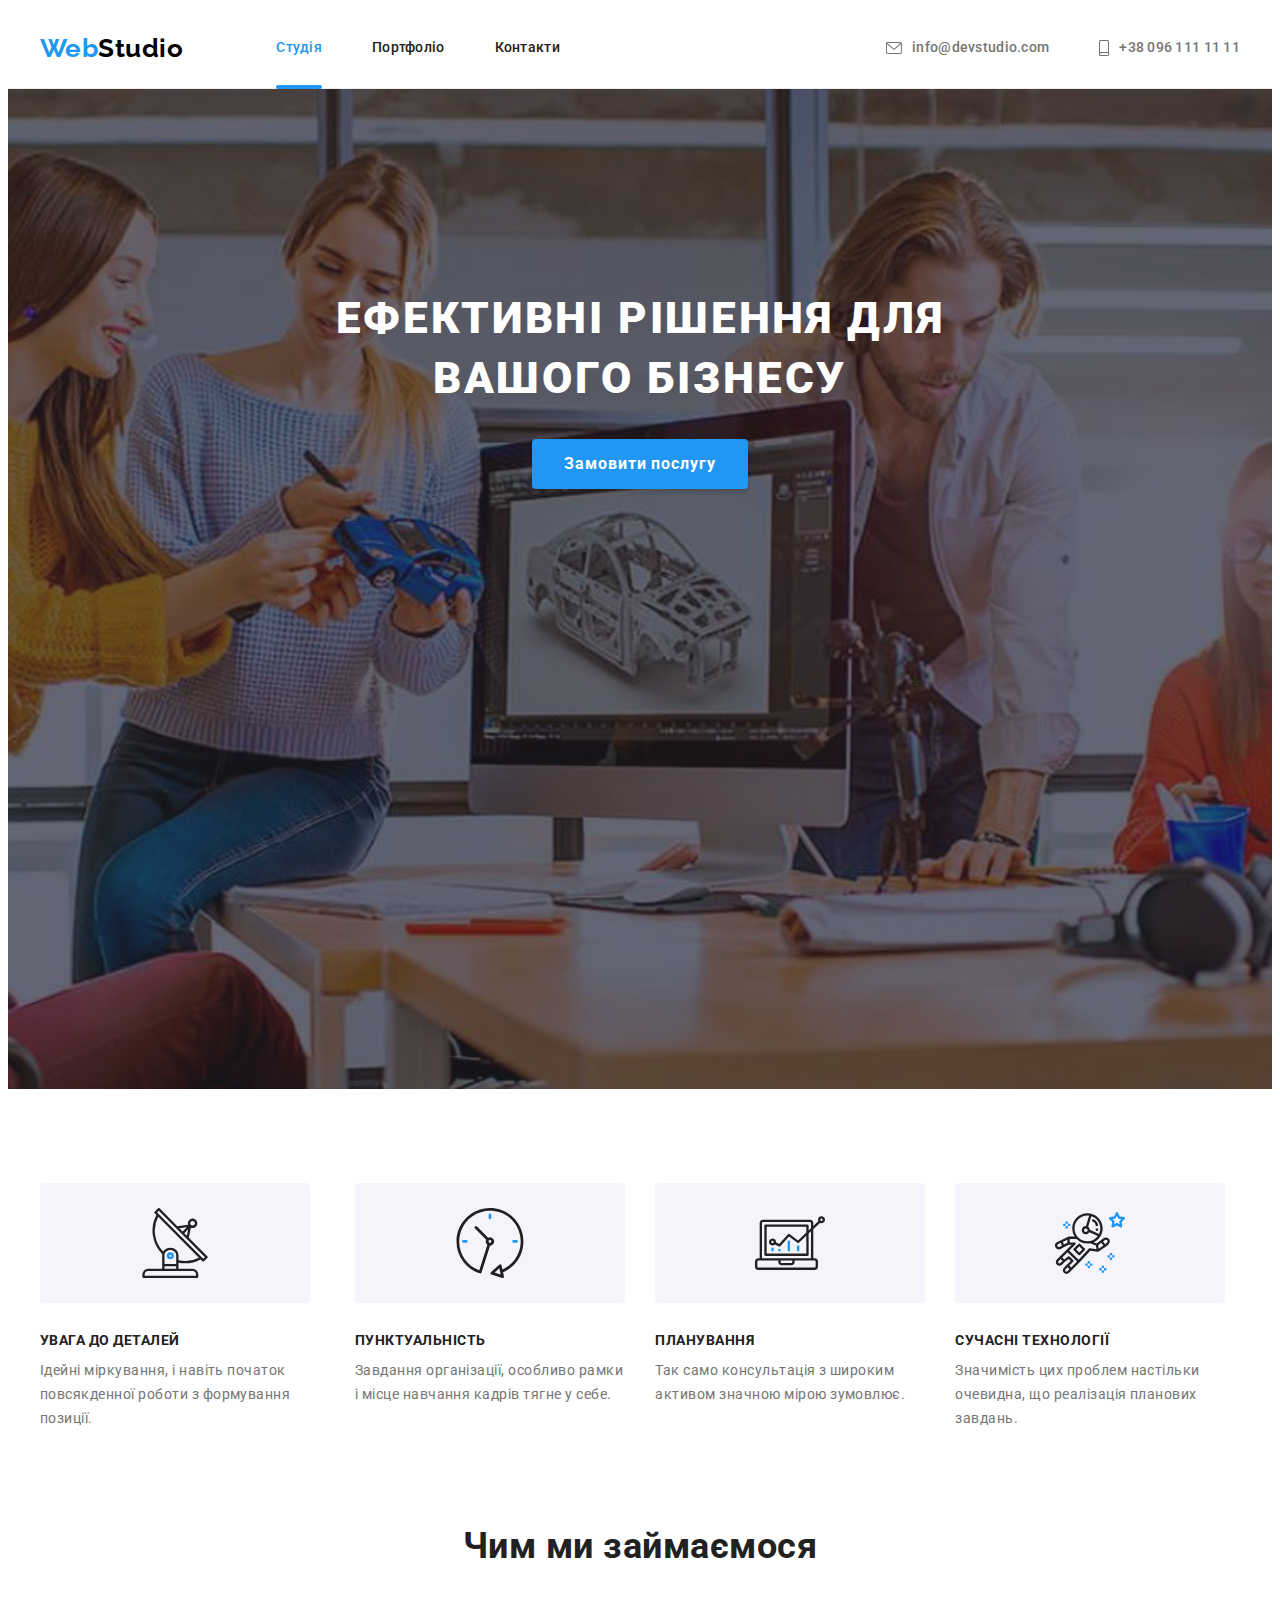
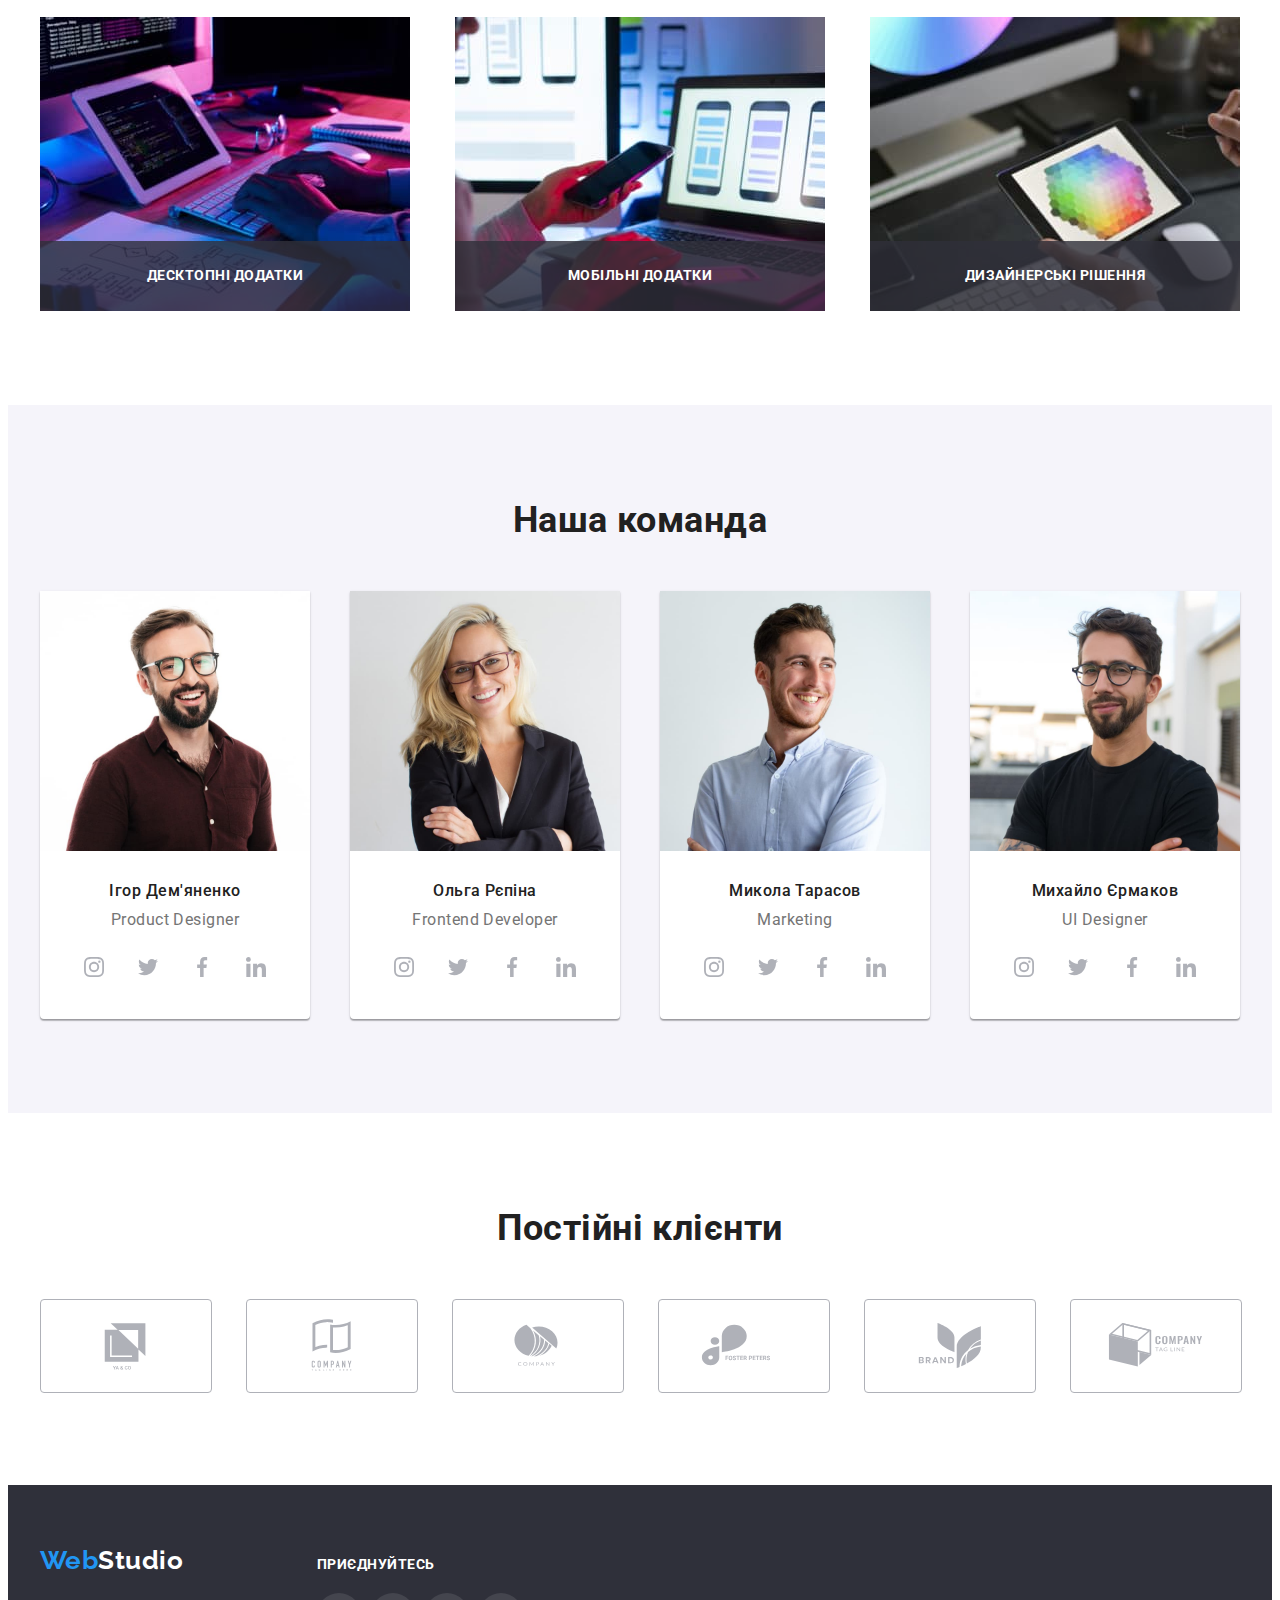
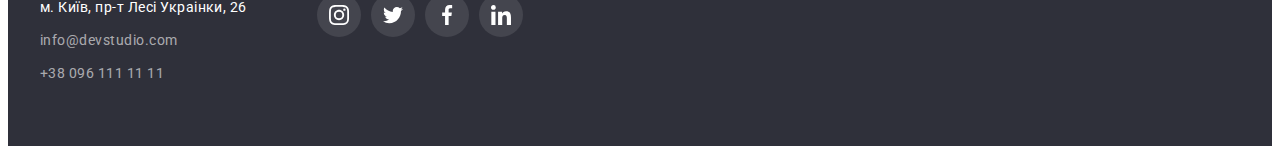
==== index.html @ df41ff39 "Initial commit" ====
<!DOCTYPE html>
<html lang="uk">
<head>
  <meta charset="UTF-8" />
  <meta http-equiv="X-UA-Compatible" content="IE=edge" />
  <meta name="viewport" content="width=device-width, initial-scale=1.0" />
  <title>WebStudio</title>
  <!-- Fonts -->
  <link rel="preconnect" href="https://fonts.googleapis.com" />
  <link rel="preconnect" href="https://fonts.gstatic.com" crossorigin />
  <link href="https://fonts.googleapis.com/css2?family=Raleway:wght@700&family=Roboto:wght@400;500;700;900&display=swap" rel="stylesheet" />
  <!-- Styles -->
  <link rel="stylesheet" href="https://cdnjs.cloudflare.com/ajax/libs/modern-normalize/1.1.0/modern-normalize.min.css" integrity="sha512-wpPYUAdjBVSE4KJnH1VR1HeZfpl1ub8YT/NKx4PuQ5NmX2tKuGu6U/JRp5y+Y8XG2tV+wKQpNHVUX03MfMFn9Q==" crossorigin="anonymous" referrerpolicy="no-referrer" />
  <link rel="stylesheet" href="./css/styles.css" />
</head>
<body>
  <!-- Header (logo, menu) -->
  <header class="header">
    <div class="container header-container">
      <!-- Menu Nav -->
      <nav class="main-nav">
        <!-- Logo -->
        <a class="logo link" lang="en" href="./index.html">Web<span class="header-logo">Studio</span></a>
        <ul class="nav-list">
          <li class="nav-item">
            <a class="link active-page" href="./index.html">Студія</a>
          </li>
          <li class="nav-item">
            <a class="link" href="./portfolio.html">Портфоліо</a>
          </li>
          <li class="nav-item">
            <a class="link" href="">Контакти</a>
          </li> 
        </ul>
      </nav>

      <!-- Email,tel -->
      <ul class="contact-list">
        <li class="contact-item">
          <a class="link contact-link" href="mailto:info@devstudio.com">
            <svg class="contact-icon" width="16" height="12">
              <use href="./images/icons.svg#envelope"></use>
            </svg>
            info@devstudio.com</a>
        </li>
        <li class="contact-item">
          <a class="link contact-link" href="tel:+380961111111">
            <svg class="contact-icon" width="10" height="16">
              <use href="./images/icons.svg#smartphone"></use>
            </svg>
            +38 096 111 11 11</a>
        </li>
      </ul>
    </div>
  </header>

  <!-- Main -->
  <main>
    <!-- Banner/Hero -->
    <section class="hero overlay">
      <div class="container">
        <h1 class="hero-heading">Ефективні рішення для вашого бізнесу</h1>
        <button class="btn" type="button" data-modal-open>Замовити послугу</button>
      </div>
    </section>

    <!-- Modal + backdrop -->
    <div class="backdrop is-hidden" data-modal>
      <div class="modal">
        <button class="btn-modal-close" type="button" data-modal-close>
          <svg width="18" height="18">
            <use href="./images/icons.svg#close"></use>
          </svg>
        </button>
      </div>
    </div>

    <!-- Features -->
    <section class="features section">
      <div class="container">
        <h2 class="visually-hidden">Наші особливості</h2>

        <ul class="features-list">
          <li class="features-item">
            <div class="features-icons">
              <svg width="70" height="70">
                <use href="./images/icons.svg#antenna"></use>
              </svg>
            </div>
            <h3 class="features-heading">Увага до деталей</h3>
            <p class="features-text">Ідейні міркування, і навіть початок повсякденної роботи з формування позиції.</p>
          </li>
          <li class="features-item">
            <div class="features-icons">
              <svg width="70" height="70">
                <use href="./images/icons.svg#clock"></use>
              </svg>
            </div>
            <h3 class="features-heading">Пунктуальність</h3>
            <p class="features-text">Завдання організації, особливо рамки і місце навчання кадрів тягне у себе.</p>
          </li>
          <li class="features-item">
            <div class="features-icons">
              <svg width="70" height="70">
                <use href="./images/icons.svg#diagram"></use>
              </svg>
            </div>
            <h3 class="features-heading">Планування</h3>
            <p class="features-text">Так само консультація з широким активом значною мірою зумовлює.</p>
          </li>
          <li class="features-item">
            <div class="features-icons">
              <svg width="70" height="70">
                <use href="./images/icons.svg#astronaut"></use>
              </svg>
            </div>
            <h3 class="features-heading">Сучасні технології</h3>
            <p class="features-text">Значимість цих проблем настільки очевидна, що реалізація планових завдань.</p>
          </li>
        </ul>
      </div>
    </section>

    <!-- Services -->
    <section class="section">
      <div class="container">
        <h2 class="services-heading">Чим ми займаємося</h2>
        <ul class="services-list">
          <li class="services-item">
            <img width="370" src="./images/box-1.jpg" alt="Розробник верстає макет" />
            <div class="services-footer">
              <h3 class="services-item-heading">Десктопні додатки</h3>
            </div>
          </li>
          <li class="services-item">
            <img width="370" src="./images/box-2.jpg" alt="Розробник адаптує сайт" />
            <div class="services-footer">
              <h3 class="services-item-heading">Мобільні додатки</h3>
            </div>
          </li>
          <li class="services-item">
            <img width="370" src="./images/box-3.jpg" alt="Розробник обирає колір" />
            <div class="services-footer">
              <h3 class="services-item-heading">Дизайнерські рішення</h3>
            </div>
          </li>
        </ul>
      </div>
    </section>

    <!-- Team -->
    <section class="team section">
      <div class="container">
        <h2 class="team-heading">Наша команда</h2>
        <ul class="team-list">
          <li class="team-item">
            <img width="270" src="./images/photo-team-01.jpg" alt="Фото Ігора Дем'яненко" />
            <div class="team-footer">
              <h3 class="item-heading">Ігор Дем'яненко</h3>
              <p class="team-text" lang="en">Product Designer</p>
              <!-- team social icons -->
              <ul class="team-icon-list">
                <li>
                  <a class="team-icon-link" href="https://www.instagram.com/" target="_blank" rel="noopener noreferrer nofollow">
                    <svg width="20" height="20" aria-label="Іконка-посилання на Instagram">
                      <use href="./images/icons.svg#instagram"></use>
                    </svg>
                  </a>
                </li>
                <li>
                  <a class="team-icon-link" href="https://twitter.com/" target="_blank" rel="noopener noreferrer nofollow">
                    <svg width="20" height="20" aria-label="Іконка-посилання на Twitter">
                      <use href="./images/icons.svg#twitter"></use>
                    </svg>
                  </a>
                </li>
                <li>
                  <a class="team-icon-link" href="https://www.facebook.com/" target="_blank" rel="noopener noreferrer nofollow">
                    <svg width="20" height="20" aria-label="Іконка-посилання на Facebook">
                      <use href="./images/icons.svg#facebook"></use>
                    </svg>
                  </a>
                </li>
                <li>
                  <a class="team-icon-link" href="https://www.linkedin.com/" target="_blank" rel="noopener noreferrer nofollow">
                    <svg width="20" height="20" aria-label="Іконка-посилання на Linkedin">
                      <use href="./images/icons.svg#linkedin"></use>
                    </svg>
                  </a>
                </li>
              </ul>
            </div>
          </li>
          <li class="team-item">
            <img width="270" src="./images/photo-team-02.jpg" alt="Фото Ольги Рєпіної" />
            <div class="team-footer">
              <h3 class="item-heading">Ольга Рєпіна</h3>
              <p class="team-text" lang="en">Frontend Developer</p>
              <!-- team social icons -->
              <ul class="team-icon-list">
                <li>
                  <a class="team-icon-link" href="https://www.instagram.com/" target="_blank" rel="noopener noreferrer nofollow">
                    <svg width="20" height="20" aria-label="Іконка-посилання на Instagram">
                      <use href="./images/icons.svg#instagram"></use>
                    </svg>
                  </a>
                </li>
                <li>
                  <a class="team-icon-link" href="https://twitter.com/" target="_blank" rel="noopener noreferrer nofollow">
                    <svg width="20" height="20" aria-label="Іконка-посилання на Twitter">
                      <use href="./images/icons.svg#twitter"></use>
                    </svg>
                  </a>
                </li>
                <li>
                  <a class="team-icon-link" href="https://www.facebook.com/" target="_blank" rel="noopener noreferrer nofollow">
                    <svg width="20" height="20" aria-label="Іконка-посилання на Facebook">
                      <use href="./images/icons.svg#facebook"></use>
                    </svg>
                  </a>
                </li>
                <li>
                  <a class="team-icon-link" href="https://www.linkedin.com/" target="_blank" rel="noopener noreferrer nofollow">
                    <svg width="20" height="20" aria-label="Іконка-посилання на Linkedin">
                      <use href="./images/icons.svg#linkedin"></use>
                    </svg>
                  </a>
                </li>
              </ul>
            </div>
          </li>
          <li class="team-item">
            <img width="270" src="./images/photo-team-03.jpg" alt="Фото Миколи Тарасова" />
            <div class="team-footer">
              <h3 class="item-heading">Микола Тарасов</h3>
              <p class="team-text" lang="en">Marketing</p>
              <!-- team social icons -->
              <ul class="team-icon-list">
                <li>
                  <a class="team-icon-link" href="https://www.instagram.com/" target="_blank" rel="noopener noreferrer nofollow">
                    <svg width="20" height="20" aria-label="Іконка-посилання на Instagram">
                      <use href="./images/icons.svg#instagram"></use>
                    </svg>
                  </a>
                </li>
                <li>
                  <a class="team-icon-link" href="https://twitter.com/" target="_blank" rel="noopener noreferrer nofollow">
                    <svg width="20" height="20" aria-label="Іконка-посилання на Twitter">
                      <use href="./images/icons.svg#twitter"></use>
                    </svg>
                  </a>
                </li>
                <li>
                  <a class="team-icon-link" href="https://www.facebook.com/" target="_blank" rel="noopener noreferrer nofollow">
                    <svg width="20" height="20" aria-label="Іконка-посилання на Facebook">
                      <use href="./images/icons.svg#facebook"></use>
                    </svg>
                  </a>
                </li>
                <li>
                  <a class="team-icon-link" href="https://www.linkedin.com/" target="_blank" rel="noopener noreferrer nofollow">
                    <svg width="20" height="20" aria-label="Іконка-посилання на Linkedin">
                      <use href="./images/icons.svg#linkedin"></use>
                    </svg>
                  </a>
                </li>
              </ul>
            </div>
          </li>
          <li class="team-item">
            <img width="270" src="./images/photo-team-04.jpg" alt="Фото Михайла Єрмакова" />
            <div class="team-footer">
              <h3 class="item-heading">Михайло Єрмаков</h3>
              <p class="team-text" lang="en">UI Designer</p>
              <!-- team social icons -->
              <ul class="team-icon-list">
                <li>
                  <a class="team-icon-link" href="https://www.instagram.com/" target="_blank" rel="noopener noreferrer nofollow">
                    <svg width="20" height="20" aria-label="Іконка-посилання на Instagram">
                      <use href="./images/icons.svg#instagram"></use>
                    </svg>
                  </a>
                </li>
                <li>
                  <a class="team-icon-link" href="https://twitter.com/" target="_blank" rel="noopener noreferrer nofollow">
                    <svg width="20" height="20" aria-label="Іконка-посилання на Twitter">
                      <use href="./images/icons.svg#twitter"></use>
                    </svg>
                  </a>
                </li>
                <li>
                  <a class="team-icon-link" href="https://www.facebook.com/" target="_blank" rel="noopener noreferrer nofollow">
                    <svg width="20" height="20" aria-label="Іконка-посилання на Facebook">
                      <use href="./images/icons.svg#facebook"></use>
                    </svg>
                  </a>
                </li>
                <li>
                  <a class="team-icon-link" href="https://www.linkedin.com/" target="_blank" rel="noopener noreferrer nofollow">
                    <svg width="20" height="20" aria-label="Іконка-посилання на Linkedin">
                      <use href="./images/icons.svg#linkedin"></use>
                    </svg>
                  </a>
                </li>
              </ul>
            </div>
          </li>
        </ul>
      </div>
    </section>

    <!-- Clients -->
    <section class="section">
      <div class="container">
        <h2 class="clients-heading">Постійні клієнти</h2>
        
        <ul class="clients-list">
          <li class="clients-item">
            <a class="clients-link" href="#">
              <svg class="client-icon" width="106" height="60" aria-label="Іконка-посилання на компанію YA & CO">
                <use href="./images/icons.svg#client-1"></use>
              </svg>
            </a>
          </li>
          <li class="clients-item">
            <a class="clients-link" href="#">
              <svg class="client-icon" width="106" height="60" aria-label="Іконка-посилання на компанію Tagline Here">
                <use href="./images/icons.svg#client-2"></use>
              </svg>
            </a>
          </li>
          <li class="clients-item">
            <a class="clients-link" href="#">
              <svg class="client-icon" width="106" height="60" aria-label="Іконка-посилання на компанію Company3">
                <use href="./images/icons.svg#client-3"></use>
              </svg>
            </a>
          </li>
          <li class="clients-item">
            <a class="clients-link" href="#">
              <svg class="client-icon" width="106" height="60" aria-label="Іконка-посилання на компанію Foster Peters">
                <use href="./images/icons.svg#client-4"></use>
              </svg>
            </a>
          </li>
          <li class="clients-item">
            <a class="clients-link" href="#">
              <svg class="client-icon" width="106" height="60" aria-label="Іконка-посилання на компанію Brand">
                <use href="./images/icons.svg#client-5"></use>
              </svg>
            </a>
          </li>
          <li class="clients-item">
            <a class="clients-link" href="#">
              <svg class="client-icon" width="106" height="60" aria-label="Іконка-посилання на компанію Tag Line">
                <use href="./images/icons.svg#client-6"></use>
              </svg>
            </a>
          </li>
        </ul>
      </div>
    </section>
  </main>

  <!-- Footer (logo, contacts) -->
  <footer class="footer">
    <div class="container">
      <!-- logo, contacts -->
      <div class="footer-blocks">
        <div>
          <a class="logo link" lang="en" href="./index.html">Web<span class="footer-logo">Studio</span></a>
          <address class="address">
            <ul class="address-list">
              <li class="address-item">
                <a class="address-map link" href="https://goo.gl/maps/CPtrU1FHBa2aNyZL9" target="_blank"
                  rel="noopener noreferrer nofollow">
                  м. Київ, пр-т Лесі Украінки, 26
                </a>
              </li>
              <li class="address-item">
                <a class="address-link link" href="mailto:info@devstudio.com">info@devstudio.com</a>
              </li>
              <li class="address-item">
                <a class="address-link link" href="tel:+380961111111">+38 096 111 11 11</a>
              </li>
            </ul>
          </address>
        </div>
        <!-- social icons -->
        <div class="social-links">
          <p class="social-heading">Приєднуйтесь</p>
  
          <ul class="footer-social">
            <li class="footer-icon-item">
              <a class="footer-icon-link" href="https://www.instagram.com/" target="_blank" rel="noopener noreferrer nofollow">
                <svg width="20" height="20" aria-label="Іконка-посилання на Instagram">
                  <use href="./images/icons.svg#instagram"></use>
                </svg>
              </a>
            </li>
            <li class="footer-icon-item">
              <a class="footer-icon-link" href="https://twitter.com/" target="_blank" rel="noopener noreferrer nofollow">
                <svg width="20" height="20" aria-label="Іконка-посилання на Twitter">
                  <use href="./images/icons.svg#twitter"></use>
                </svg>
              </a>
            </li>
            <li class="footer-icon-item">
              <a class="footer-icon-link" href="https://www.facebook.com/" target="_blank" rel="noopener noreferrer nofollow">
                <svg width="20" height="20" aria-label="Іконка-посилання на Facebook">
                  <use href="./images/icons.svg#facebook"></use>
                </svg>
              </a>
            </li>
            <li class="footer-icon-item">
              <a class="footer-icon-link" href="https://www.linkedin.com/" target="_blank" rel="noopener noreferrer nofollow">
                <svg width="20" height="20" aria-label="Іконка-посилання на Linkedin">
                  <use href="./images/icons.svg#linkedin"></use>
                </svg>
              </a>
            </li>
          </ul>
        </div>
      </div>
    </div>
  </footer>
  <script src="./js/modal.js"></script>
</body>
</html>
---- css/styles.css ----
:root {
  --bg-cl: #ffffff; /* background color */
  --bg-second-cl: #F5F4FA;
  --heading-txt-cl: #212121; /* heading text color */
  --main-txt-cl: #757575; /* main text color  */
  --accent-cl: #2196f3; /* accent color */
  --hero-footer-bg: #2f303a; /* hero/footer background */
  --white-txt-cl: #ffffff; /* white color */
  --black-txt-cl: #000000; /* black color */
  --team-bg: #f5f4fa; /* background team */
  --btn-hover-cl: #188ce8; /* Button hover color */
  --btn-filter-bg: #f5f4fa; /* Button filter color */
  --icon-color: #AFB1B8;  /* icon color */

  --anim-duration: 250ms;
  --anim-ttf: cubic-bezier(0.4, 0, 0.2, 1);
}

/* Main content container*/
.container {
  width: 1200px;
  margin: 0 auto;
  padding-left: 15px;
  padding-right: 15px;
}

.section {
  padding-top: 94px;
  padding-bottom: 94px;
}

body {
  font-family: "Roboto", sans-serif;
  letter-spacing: 0.03em;
  
  color: var(--main-txt-cl);
  background-color: var(--bg-cl);
}

h1, h2, h3, h4, h5, h6, p, ul {
  margin: 0;
  padding: 0;
  list-style-type: none;
}

img {
    display: block;
    max-width: 100%;
    height: auto;
}

.link {
  text-decoration: none;
}

/* semantic hidden header */
.visually-hidden {
  position: absolute;
  white-space: nowrap;
  width: 1px;
  height: 1px;
  overflow: hidden;
  border: 0;
  padding: 0;
  clip: rect(0 0 0 0);
  clip-path: inset(50%);
  margin: -1px;
}

/*
|-------------------------------|
|            HEADER             |
|-------------------------------|
*/
.header {
  border-bottom: 1px solid #ECECEC;
}

.header-container {
  display: flex;
  align-items: center;
  justify-content: space-between;
}

.main-nav {
  display: flex;
  align-items: center;
}

.logo {
  font-family: "Raleway", sans-serif;
  font-weight: 700;
  font-size: 26px;
  line-height: 1.19;

  color: var(--accent-cl);
}

.header-logo {
  color: var(--black-txt-cl);
}

.nav-list {
  display: flex;
  margin-left: 93px;  
}

.nav-list a {
  position: relative;
  display: block;
  padding-top: 32px;
  padding-bottom: 32px;

  font-weight: 500;
  font-size: 14px;
  line-height: 1.14;
  letter-spacing: 0.02em;

  transition: color var(--anim-duration) var(--anim-ttf);

  color: var(--heading-txt-cl);
}

.nav-list a:hover,
.nav-list a:focus {
  color: var(--accent-cl);
}

.nav-list .nav-item + .nav-item {
  margin-left: 50px;
}

/* menu animation */

.nav-item > :not(.active-page).link::after  {
  content: '';

  position: absolute;
  left: 0;
  bottom: -1px;

  width: 100%;
  height: 4px;

  transition: transform var(--anim-duration) var(--anim-ttf);
  transform: scale(0);

  background-color: var(--accent-cl);
  border-radius: 2px;
}

.nav-item > :not(.active-page).link:hover::after,
.nav-item > :not(.active-page).link:focus::after {
  transform: scale(1);
}
/* end menu animation */


/* selecteded active page */
.nav-item .active-page {
  color: var(--accent-cl);
}

.active-page{
  position: relative;
}

.active-page::after {
  content: '';

  position: absolute;
  left: 0;
  bottom: -1px;

  width: 100%;
  height: 4px;

  background-color: var(--accent-cl);
  border-radius: 2px;
}
/* end selecteded active page */

.contact-list {
  display: flex;
}

.contact-list a {
  padding-top: 32px;
  padding-bottom: 32px;

  font-weight: 500;
  font-size: 14px;
  line-height: 1.14;
  letter-spacing: 0.02em;

  transition: color var(--anim-duration) var(--anim-ttf);

  color: var(--main-txt-cl);
  fill: currentColor;
}

.contact-link:hover,
.contact-link:focus {
  color: var(--accent-cl);
}

.contact-list .contact-item + .contact-item {
  margin-left: 50px;
}

.contact-item > a {
  display: flex;
  align-items: center;
}

.contact-icon {
  margin-right: 10px;
}

/*
|-------------------------------|
|             MAIN              |
|-------------------------------|
*/

/**** index.html ****/

.hero {
  padding-top: 200px;
  padding-bottom: 200px;

  background: var(--hero-footer-bg);
}

.overlay {
  margin-left: auto;
  margin-right: auto;
  max-width: 1600px;
  height: 600px;

  background-image: 
  linear-gradient(rgba(47, 48, 58, 0.4), rgba(47, 48, 58, 0.4)),
  url(../images/background.jpg);

  background-position: center;
  background-size: cover;
}

.hero-heading {
  margin: 0 auto;
  width: 696px;

  font-weight: 900;
  font-size: 44px;
  line-height: 1.36;

  text-align: center;
  letter-spacing: 0.06em;
  text-transform: uppercase;

  color: var(--white-txt-cl);
}

.btn {
  display: block;
  margin: 30px auto 0 auto;
  padding: 10px 32px;

  font-family: inherit;
  font-weight: 700;
  font-size: 16px;
  line-height: 1.88;
  letter-spacing: 0.06em;

  transition: background-color var(--anim-duration) var(--anim-ttf);

  color: var(--white-txt-cl);
  background: var(--accent-cl);
  border: none;
  cursor: pointer;

  box-shadow: 0px 4px 4px rgba(0, 0, 0, 0.15);
  border-radius: 4px;
}

.btn:hover,
.btn:focus {
  background-color: var(--btn-hover-cl);
}

/* modal + backdrop */
.backdrop {
  position: fixed;
  z-index: 1;
  top: 0;
  left: 0;

  width: 100%;
  height: 100%;

  transition: visibility var(--anim-duration) var(--anim-ttf),
              opacity var(--anim-duration) var(--anim-ttf);
  
  background: rgba(0, 0, 0, 0.2);
}

.backdrop.is-hidden {
  visibility: hidden;
  opacity: 0;
  pointer-events: none;
}

.modal {
  position: absolute;
  top: 50%;
  left: 50%;

  width: 528px;
  height: 581px;

  transform: translate(-50%, -50%);

  background: var(--bg-cl);
  box-shadow: 0px 1px 3px rgba(0, 0, 0, 0.12), 0px 1px 1px rgba(0, 0, 0, 0.14), 0px 2px 1px rgba(0, 0, 0, 0.2);
  border-radius: 4px;
}

.btn-modal-close {
  position: absolute;
  top: 8px;
  right: 8px;

  display: flex;
  justify-content: center;
  align-items: center;

  padding: 0;
  width: 30px;
  height: 30px;

  border: 1px solid rgba(0, 0, 0, 0.1);
  border-radius: 50%;

  cursor: pointer;
}
/* end modal */

.features {
  padding-bottom: 0;
}

.features-list {
  display: flex;
}

.features-list .features-item + .features-item {
  margin-left: 30px;
}

.features-icons {
  display: flex;
  justify-content: center;
  align-items: center;
  width: 270px;
  height: 120px;
  
  background-color: var(--bg-second-cl);
  border-radius: 4px;
}

.features-heading {
  margin-top: 30px;

  font-weight: 700;
  font-size: 14px;
  line-height: 1.14;
  text-transform: uppercase;

  color: var(--heading-txt-cl);
}

.features-text {
  margin-top: 10px;

  font-size: 14px;
  line-height: 1.71;
}

.services-heading {
  font-weight: 700;
  font-size: 36px;
  line-height: 1.17;
  text-align: center;

  color: var(--heading-txt-cl);
}

.services-list {
  display: flex;
  justify-content: space-between;
  margin-top: 50px;
}

.services-item {
  position: relative;
}

.services-footer {
  position: absolute;

  left: 0px;
  bottom: 0px;

  width: 100%;
  height: 70px;

  background: rgba(47, 48, 58, 0.8);
}

.services-item-heading {
  position: absolute;
  left: 50%;
  top: 50%;

  transform: translate(-50%, -50%);

  font-weight: 700;
  font-size: 14px;
  line-height: 1.14;
  text-transform: uppercase;

  color: var(--white-txt-cl);
}



.team {
  background: var(--team-bg);
}

.team-heading {
  font-weight: 700;
  font-size: 36px;
  line-height: 1.17;
  text-align: center;

  color: var(--heading-txt-cl);
}

.team-list {
  display: flex;
  justify-content: space-between;  
  margin-top: 50px;

}

.team-item {
  display: flex;
  flex-direction: column;

  background: var(--bg-cl);
  box-shadow: 0px 1px 3px rgba(0, 0, 0, 0.12), 0px 1px 1px rgba(0, 0, 0, 0.14), 0px 2px 1px rgba(0, 0, 0, 0.2);
  border-radius: 0px 0px 4px 4px;
}

.team-footer {
  padding: 30px 32px;
}

.item-heading {
  font-weight: 500;
  font-size: 16px;
  line-height: 1.19;
  text-align: center;

  color: var(--heading-txt-cl);
}

.team-text {
  margin-top: 10px;
  font-size: 16px;
  line-height: 1.19;
  text-align: center;

  color: var(--main-txt-cl);
}

.team-icon-list {
  display: flex;
  justify-content: space-between;

  margin-top: 16px;
}

.team-icon-link {
  display: flex;
  justify-content: center;
  align-items: center;
  width: 44px;
  height: 44px;

  transition: fill var(--anim-duration) var(--anim-ttf), background-color var(--anim-duration) var(--anim-ttf);

  fill: var(--icon-color);
  border-radius: 50%;
}

.team-icon-link:hover,
.team-icon-link:focus {
  fill: var(--bg-cl);
  background-color: var(--accent-cl);
}



.clients-heading {
  font-weight: 700;
  font-size: 36px;
  line-height: 1.17;
  text-align: center;

  color: var(--heading-txt-cl);
}

.clients-list {
  display: flex;
  justify-content: space-between;
  margin-top: 50px;
}

.clients-item {
  width: 170px;
  height: 92px;
}

.clients-link {
  display: flex;
  justify-content: center;
  align-items: center;
  width: 100%;
  height: 100%;

  transition: fill var(--anim-duration) var(--anim-ttf), border-color var(--anim-duration) var(--anim-ttf);


  fill: var(--icon-color);
  border: 1px solid var(--icon-color);
  border-radius: 4px;  
}

.clients-link:hover,
.clients-link:focus {
  fill: var(--accent-cl);
  border-color: var(--accent-cl);
}

.client-icon {
  display: block;
}
/**** portfolio.html ****/

.filter-list {
  display: flex;
  justify-content: center;
}

.filter-list .filter-item + .filter-item {
  margin-left: 8px;
}

.filter-btn {
  padding: 6px 22px;

  font-family: inherit;
  font-weight: 500;
  font-size: 16px;
  line-height: 1.62;
  border: none;
  border-radius: 4px;

  transition: color var(--anim-duration) var(--anim-ttf),
              background-color var(--anim-duration) var(--anim-ttf),
              box-shadow var(--anim-duration) var(--anim-ttf);

  color: var(--heading-txt-cl);
  background: var(--btn-filter-bg);

  cursor: pointer;
}

.filter-btn:hover,
.filter-btn:focus {
  color: var(--white-txt-cl);
  background-color: var(--accent-cl);
  box-shadow: 0px 3px 1px rgba(0, 0, 0, 0.1), 0px 1px 2px rgba(0, 0, 0, 0.08), 0px 2px 2px rgba(0, 0, 0, 0.12);
}

.portfolio-list {
  display: flex;
  flex-wrap: wrap;
  gap: 30px;
  margin-top: 50px;

}

.portfolio-link {
  display: block;
  transition: box-shadow var(--anim-duration) var(--anim-ttf);
}

.portfolio-link:hover,
.portfolio-link:focus {
  box-shadow: 0px 1px 1px rgba(0, 0, 0, 0.12), 0px 4px 4px rgba(0, 0, 0, 0.06), 1px 4px 6px rgba(0, 0, 0, 0.16);
}

/* animation portfolio item */
.portfolio-img {
  position: relative;
  overflow: hidden;
}

.portfolio-animation {
  position: absolute;
  top: 0;
  left: 0;

  width: 100%;
  height: 100%;

  transform: translate(0%, 100%);
  
  transition: transform var(--anim-duration) var(--anim-ttf);

  background: rgba(33, 150, 243, 0.9);
}

.portfolio-link:hover .portfolio-animation,
.portfolio-link:focus .portfolio-animation{
  transform: translate(0%, 0%);
}

.animation-text {
  position: absolute;
  top: 50%;
  left: 50%;
  width: 322px;
  height: 168px;

  transform: translate(-50%, -50%);

  font-weight: 400;
  font-size: 18px;
  line-height: 1.56;

  color: var(--white-txt-cl);
}
/* END animation portfolio item */

.portfolio-footer {
  padding: 20px 24px;
  border-left: 1px solid #EEEEEE;
  border-bottom: 1px solid #EEEEEE;
  border-right: 1px solid #EEEEEE;
}

.portfolio-heading {
  font-weight: 700;
  font-size: 18px;
  line-height: 2;
  letter-spacing: 0.06em;

  color: var(--heading-txt-cl);
}

.portfolio-text {
  margin-top: 4px;

  font-size: 16px;
  line-height: 1.88;

  color: var(--main-txt-cl);
}

/*
|-------------------------------|
|            FOOTER             |
|-------------------------------|
*/

.footer {
  padding-top: 60px;
  padding-bottom: 60px;

  background: var(--hero-footer-bg);
}

.footer-blocks {
  display: flex;
  align-items: baseline;
}

.footer-logo {
  color: var(--white-txt-cl);
}

.address {
  margin-top: 20px;
  font-style: normal;
}

.address-list a:hover,
.address-list a:focus {
  color: var(--accent-cl);
}

.address-list .address-item + .address-item {
  margin-top: 9px;
}

.address-map {
  font-size: 14px;
  line-height: 1.71;

  transition: color var(--anim-duration) var(--anim-ttf);

  color: var(--white-txt-cl);
}

.address-link {
  font-size: 14px;
  line-height: 1.71;

  transition: color var(--anim-duration) var(--anim-ttf);

  color: rgba(255, 255, 255, 0.6);
}

.social-links {
  margin-left: 70px;
}

.social-heading {
  font-weight: 700;
  font-size: 14px;
  line-height: 1.14;
  text-transform: uppercase;

  color: var(--white-txt-cl);
}

.footer-social {
  display: flex;
  margin-top: 20px;
}

.footer-social  .footer-icon-item + .footer-icon-item {
  margin-left: 10px;
}


.footer-icon-link {
  display: flex;
  justify-content: center;
  align-items: center;
  width: 44px;
  height: 44px;

  transition: background-color var(--anim-duration) var(--anim-ttf);

  fill: var(--bg-cl);

  border-radius: 50%;
  background-color: rgba(255, 255, 255, 0.1);
}

.footer-icon-link:hover,
.footer-icon-link:focus {
  background-color: var(--accent-cl);
}
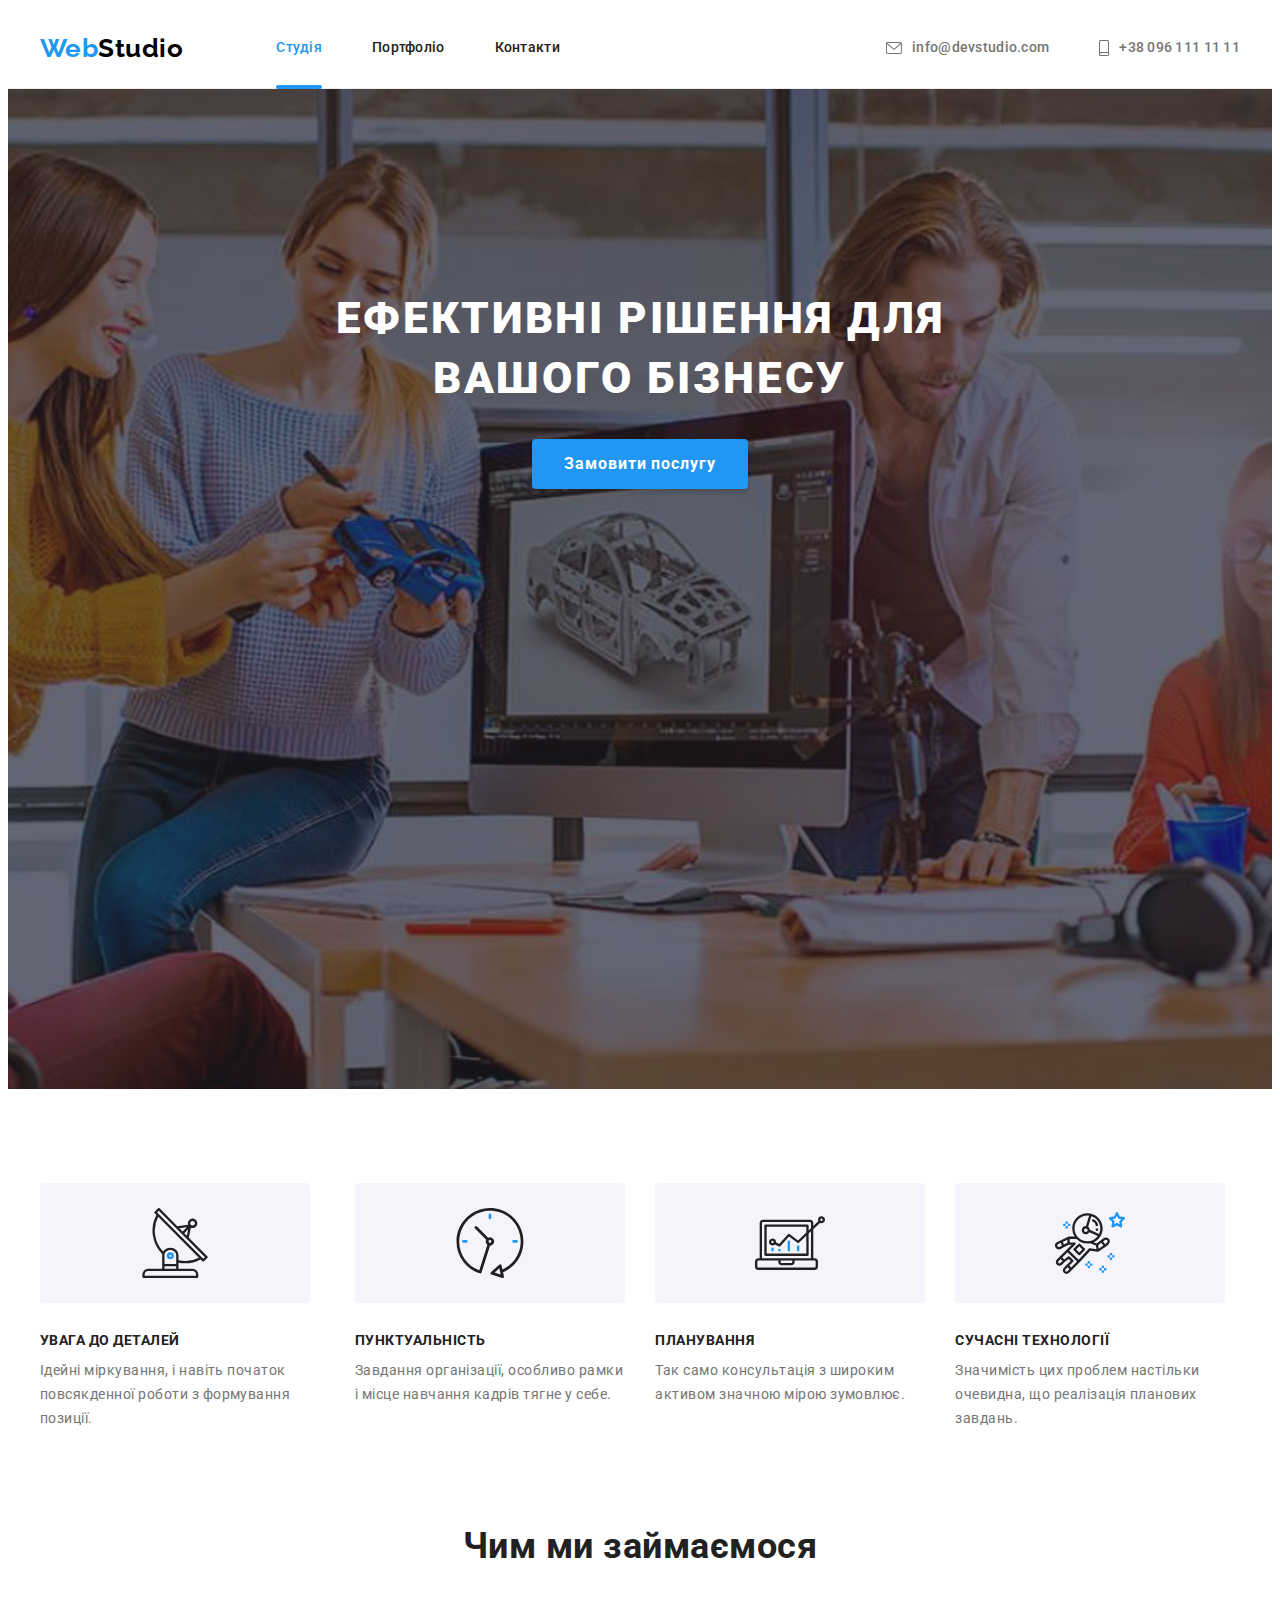
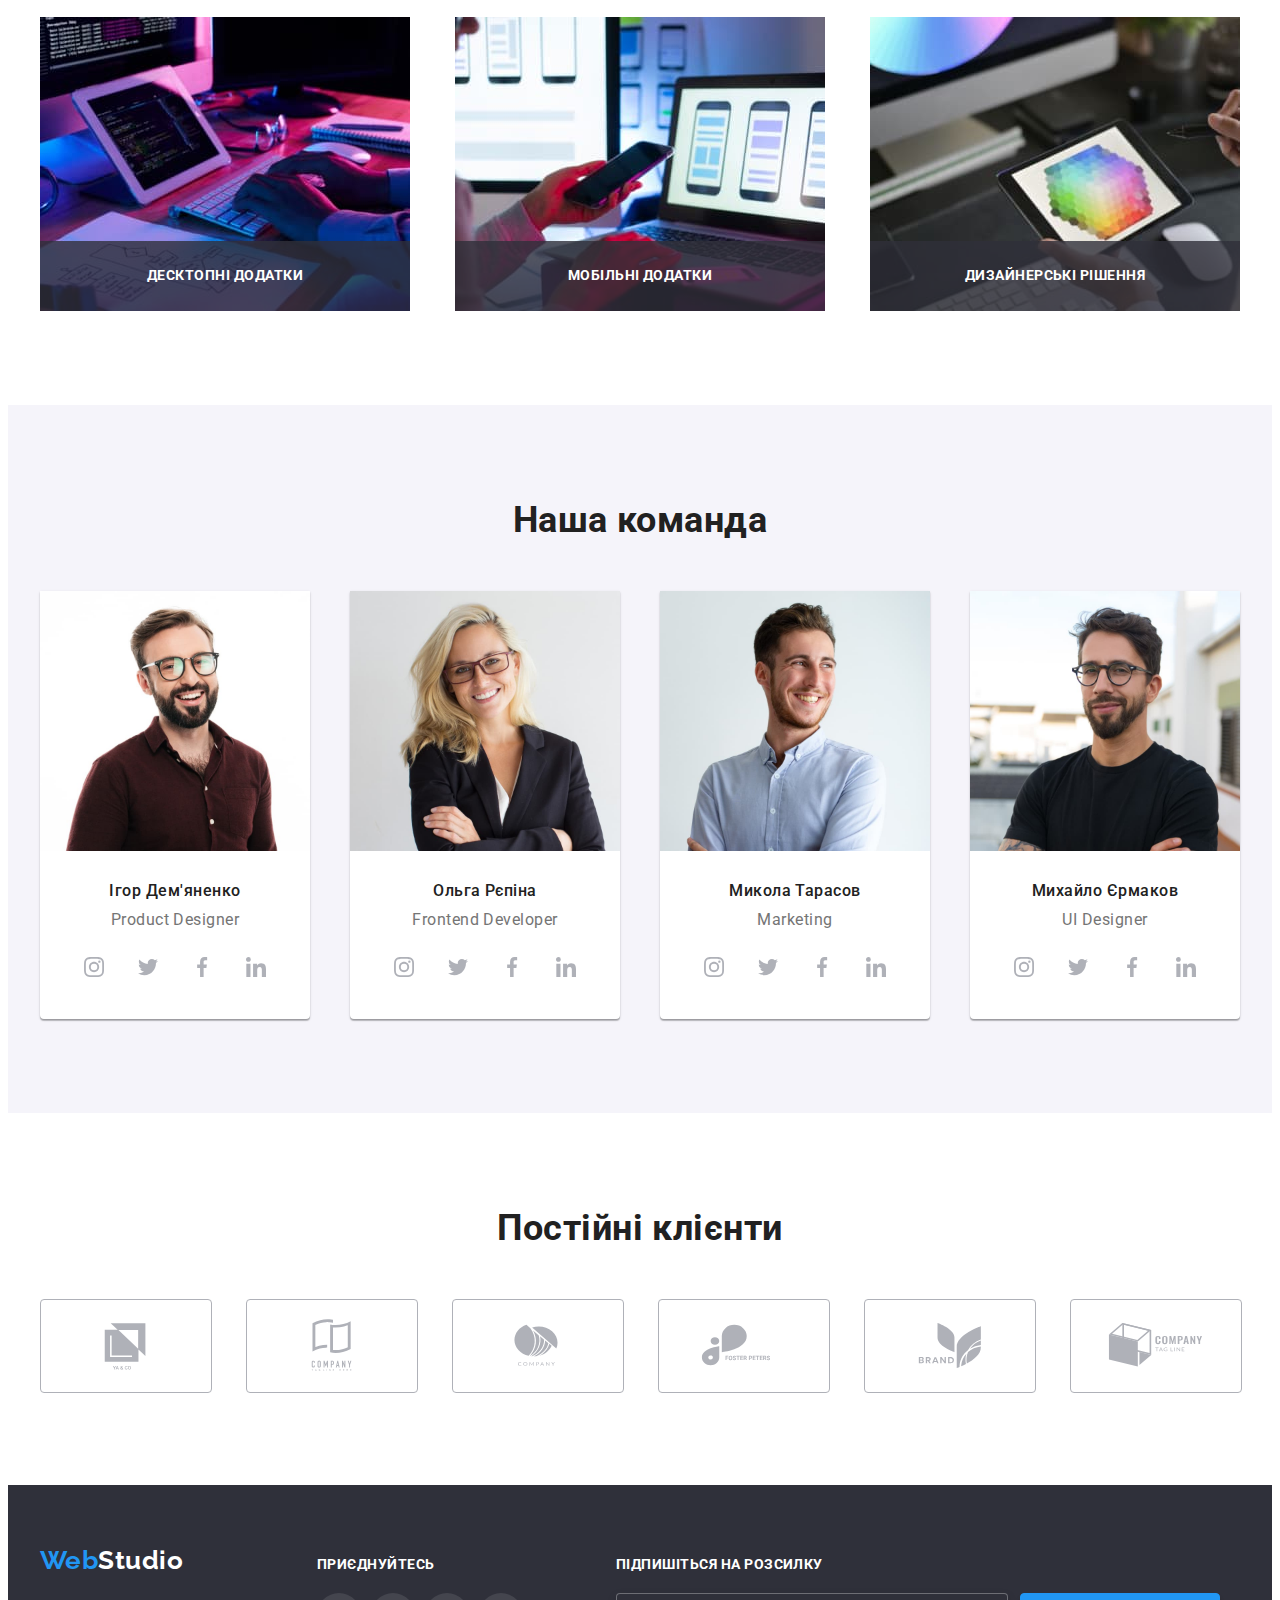
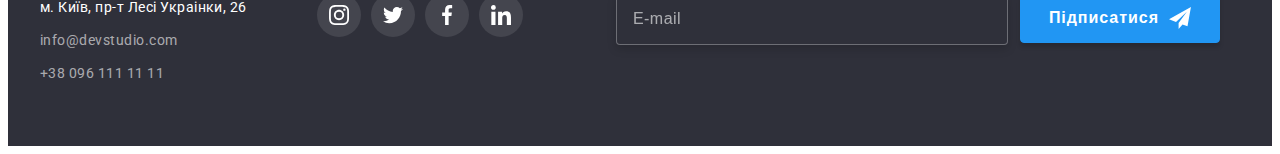
==== commit dba8d734: "final" ====
--- a/index.html
+++ b/index.html
@@ -72,6 +72,54 @@
             <use href="./images/icons.svg#close"></use>
           </svg>
         </button>
+        <strong class="modal-heading">Залиште свої дані, ми вам передзвонимо</strong>
+        
+        <!-- Modal form -->
+        <form class="modal-form" name="order">
+          <div role="group" class="fields-area">
+            <label class="modal-labels" for="username">Ім'я</label>
+            <div class="input-svg">
+              <input class="modal-fields" type="text" name="username" id="username">
+              <svg class="icon-modal" width="18" height="18">
+                <use href="./images/icons.svg#icon-person-modal"></use>
+              </svg>
+            </div>
+
+            
+            <label class="modal-labels" for="user-tel">Телефон</label>
+            <div class="input-svg">
+              <input class="modal-fields" type="tel" name="user-tel" id="user-tel">
+              <svg class="icon-modal" width="18" height="18">
+                <use href="./images/icons.svg#icon-phone-modal"></use>
+              </svg>
+            </div>
+
+            <label class="modal-labels" for="user-email">Пошта</label>
+            <div class="input-svg">
+              <input class="modal-fields" type="email" name="user-email" id="user-email">
+              <svg class="icon-modal" width="18" height="18">
+                <use href="./images/icons.svg#icon-email-modal"></use>
+              </svg>
+            </div>
+
+            <label class="modal-labels" for="comment">Коментар</label>
+            <textarea class="modal-fields modal-comment" name="comment" id="comment" placeholder="Введіть текст"></textarea> 
+          </div>
+
+          <div class="agreement">
+            <label class="agreement-label" for="agreement">
+              <input class="agreement-checkbox visually-hidden" type="checkbox" name="agreement" id="agreement">
+              <svg class="checkbox-icon" width="18" height="18">
+                <use class="icon-checked" href="./images/icons.svg#icon-checked"></use>
+                <use class="icon-unchecked" href="./images/icons.svg#icon-unchecked"></use>
+              </svg>
+              Погоджуюся з розсилкою та приймаю <a href="" target="_blank">Умови договору</a>
+            </label>
+          </div>
+
+          <button class="btn-modal-submit" type="submit">Відправити</button>
+
+        </form>
       </div>
     </div>
 
@@ -388,7 +436,7 @@
         </div>
         <!-- social icons -->
         <div class="social-links">
-          <p class="social-heading">Приєднуйтесь</p>
+          <p class="footer-heading">Приєднуйтесь</p>
   
           <ul class="footer-social">
             <li class="footer-icon-item">
@@ -421,6 +469,20 @@
             </li>
           </ul>
         </div>
+
+        <!-- subscribe form -->
+        <form name="subscribe" class="subscribe-form">
+          <label class="footer-heading" for="subscribe-email">Підпишіться на розсилку</label>
+          <div class="subscribe-group">
+            <input class="subscribe-email" type="email" name="subscribe-email" id="subscribe-email" placeholder="E-mail">
+            <button class="subscribe-button" type="submit" value="Підписатися">
+              Підписатися
+              <svg class="subscribe-icon" width="24" height="24">
+                <use href="./images/icons.svg#icon-send"></use>
+              </svg>
+            </button>
+          </div>
+        </form>
       </div>
     </div>
   </footer>
--- a/css/styles.css
+++ b/css/styles.css
@@ -314,6 +314,7 @@
   position: absolute;
   top: 50%;
   left: 50%;
+  padding: 40px;
 
   width: 528px;
   height: 581px;
@@ -338,10 +339,172 @@
   width: 30px;
   height: 30px;
 
+  background-color: var(--bg-cl);
+
   border: 1px solid rgba(0, 0, 0, 0.1);
   border-radius: 50%;
 
   cursor: pointer;
+}
+
+.btn-modal-close:hover,
+.btn-modal-close:focus {
+  fill: var(--accent-cl);
+}
+
+.modal-heading {
+  display: block;
+
+  font-weight: 700;
+  font-size: 20px;
+  line-height: 1.15;
+  text-align: center;
+  letter-spacing: 0.03em;
+
+  color: var(--heading-txt-cl);
+}
+
+.fields-area {
+  display: flex;
+  flex-direction: column;
+  margin-top: 12px;
+}
+
+.input-svg {
+  position: relative;
+}
+
+.modal-labels {
+  margin-top: 10px;
+  margin-bottom: 4px;
+  font-size: 12px;
+  line-height: 1.17;
+  letter-spacing: 0.01em;
+
+  color: var(--main-txt-cl);
+}
+
+.modal-labels:first-child {
+  margin-top: 0;
+}
+
+.modal-fields {
+  width: 100%;
+  height: 40px;
+  padding: 12px 16px;
+  padding-left: 42px;
+
+  transition: border-color var(--anim-duration) var(--anim-ttf);
+
+  border: 1px solid rgba(33, 33, 33, 0.2);
+  border-radius: 4px;
+  outline: transparent;
+}
+
+.modal-fields:hover,
+.modal-fields:focus {
+  border-color: var(--accent-cl);
+}
+
+.modal-fields:hover + .icon-modal,
+.modal-fields:focus + .icon-modal {
+  fill: var(--accent-cl);
+}
+
+
+
+.modal-fields::placeholder {
+  font-size: 12px;
+  line-height: 1.17;
+  letter-spacing: 0.01em;
+
+  color: rgba(117, 117, 117, 0.5);
+}
+
+.icon-modal {
+  position: absolute;
+  top: 50%;
+  left: 12px;
+  transform: translateY(-50%);
+
+  transition: fill var(--anim-duration) var(--anim-ttf);
+}
+
+.modal-comment {
+  padding: 12px 16px;
+  height: 120px;
+  resize: none;
+}
+
+.agreement {
+  display: flex;
+  justify-content: center;
+  align-items: center;
+  margin-top: 20px;
+}
+
+.agreement-label {
+  display: flex;
+  align-items: center;
+
+  font-size: 14px;
+  line-height: 1.71;
+  letter-spacing: 0.03em;
+}
+
+.agreement-label > a {
+  color: var(--accent-cl);
+}
+
+.checkbox-icon {
+  margin-right: 8px;
+}
+
+.icon-checked {
+  opacity: 0;
+  transition: opacity var(--anim-duration) var(--anim-ttf);
+}
+
+.agreement-checkbox:checked + .checkbox-icon .icon-checked  {
+  opacity: 1;
+}
+
+.icon-unchecked {
+  opacity: 1;
+  transition: opacity var(--anim-duration) var(--anim-ttf);
+}
+
+.agreement-checkbox:checked + .checkbox-icon .icon-unchecked  {
+  opacity: 0;
+}
+
+.btn-modal-submit {
+  display: block;
+  margin-top: 30px;
+  margin-left: auto;
+  margin-right: auto;
+  width: 200px;
+  height: 50px;
+
+  font-weight: 700;
+  font-size: 16px;
+  line-height: 1.88;
+  letter-spacing: 0.06em;
+
+  color: var(--white-txt-cl);
+  background: var(--accent-cl);
+
+  transition: background-color var(--anim-duration) var(--anim-ttf);
+
+  box-shadow: 0px 4px 4px rgba(0, 0, 0, 0.15);
+  border: none;
+  border-radius: 4px;
+  cursor: pointer;
+}
+
+.btn-modal-submit:hover,
+.btn-modal-submit:focus {
+  background-color: var(--btn-hover-cl);
 }
 /* end modal */
 
@@ -739,7 +902,7 @@
   margin-left: 70px;
 }
 
-.social-heading {
+.footer-heading {
   font-weight: 700;
   font-size: 14px;
   line-height: 1.14;
@@ -776,4 +939,77 @@
 .footer-icon-link:hover,
 .footer-icon-link:focus {
   background-color: var(--accent-cl);
+}
+
+.subscribe-form {
+  margin-left: 93px;
+}
+
+.footer-heading {
+  display: block;
+  margin-bottom: 20px;
+}
+
+.subscribe-group {
+  display: flex;
+}
+
+.subscribe-email {
+  display: inline-block;
+  padding: 15px 16px;
+  width: 358px;
+
+  font-size: 16px;
+  line-height: 1.25;
+  letter-spacing: 0.03em;
+
+  background: var(--hero-footer-bg);
+  color: rgba(255, 255, 255, 0.6);
+
+  border: 1px solid rgba(255, 255, 255, 0.3);
+  filter: drop-shadow(0px 4px 4px rgba(0, 0, 0, 0.15));
+  border-radius: 4px;
+  outline: transparent;
+}
+
+.subscribe-email::placeholder {
+font-size: 16px;
+line-height: 1.25;
+letter-spacing: 0.03em;
+
+color: rgba(255, 255, 255, 0.6);
+}
+
+.subscribe-button {
+  display: inline-flex;
+  align-items: center;
+  margin-left: 12px;
+  padding: 10px 28px;
+  width: 200px;
+  height: 50px;
+
+  font-weight: 700;
+  font-size: 16px;
+  line-height: 1.88;
+  letter-spacing: 0.06em;
+
+  transition: background-color var(--anim-duration) var(--anim-ttf);
+
+  color: #FFFFFF;
+  background: var(--accent-cl);
+  box-shadow: 0px 4px 4px rgba(0, 0, 0, 0.15);
+
+  border-radius: 4px;
+  border: 1px solid var(--accent-cl);
+
+  cursor: pointer;
+}
+
+.subscribe-button:hover,
+.subscribe-button:focus {
+  background-color: var(--btn-hover-cl);
+}
+
+.subscribe-icon {
+  margin-left: 10px;
 }